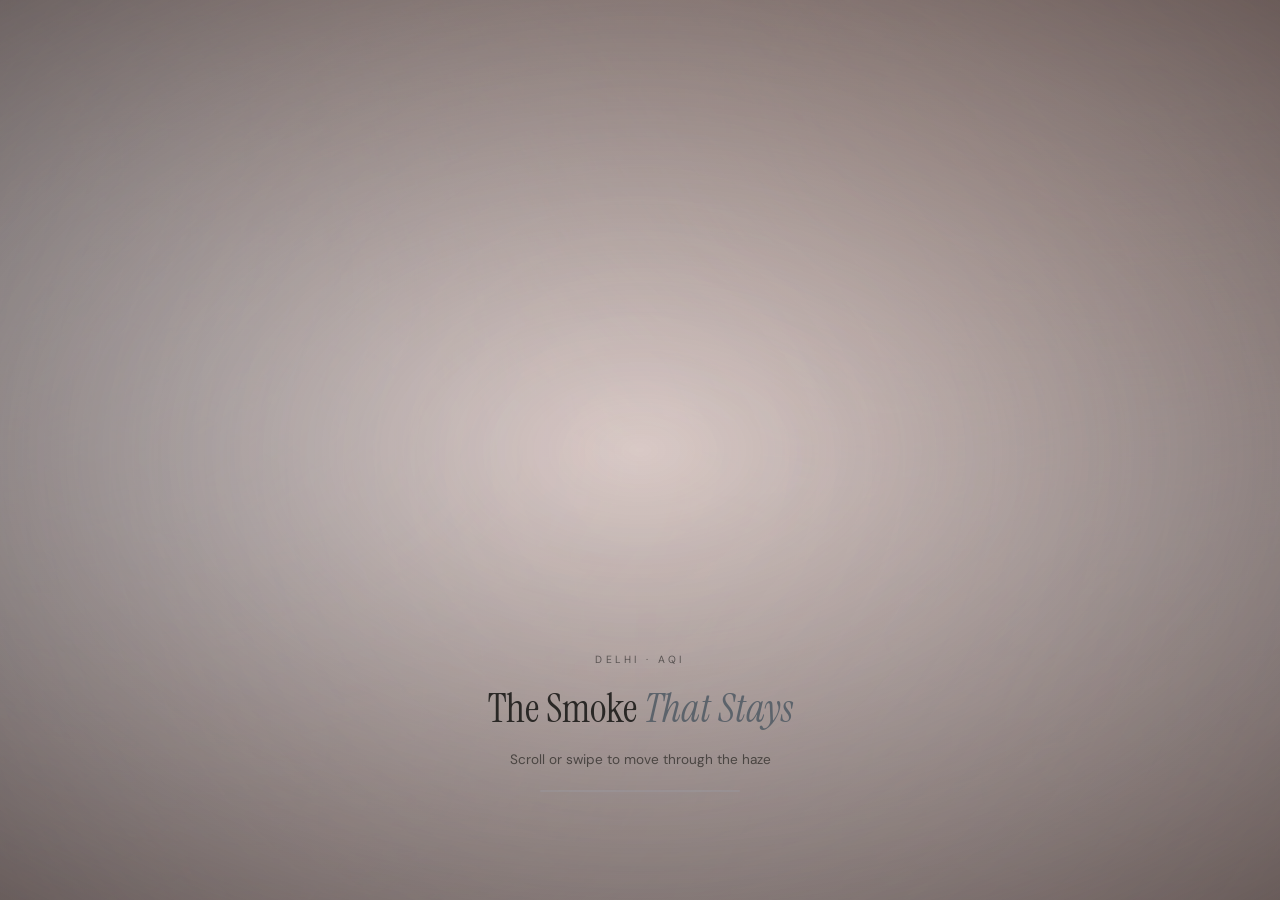
==== delhi-dashboard/index.html @ 4fb9a442 "Bust browser cache for dashboard assets after predict UI change." ====
<!DOCTYPE html>
<html lang="en">
<head>
  <meta charset="UTF-8" />
  <meta name="viewport" content="width=device-width, initial-scale=1.0" />
  <meta http-equiv="Cache-Control" content="no-cache, no-store, must-revalidate" />
  <meta name="build" content="draw-reveal-2026-v2" />
  <title>Delhi AQI · The Smoke That Stays</title>
  <link rel="preconnect" href="https://fonts.googleapis.com" />
  <link rel="preconnect" href="https://fonts.gstatic.com" crossorigin />
  <link href="https://fonts.googleapis.com/css2?family=DM+Sans:opsz,wght@9..40,400;9..40,500;9..40,600;9..40,700&family=Instrument+Serif:ital@0;1&display=swap" rel="stylesheet" />
  <link rel="stylesheet" href="css/styles.css?v=draw-reveal-2026-v2" />
</head>
<body data-build="draw-reveal-2026-v2">
  <div id="cloud-intro" class="cloud-intro" aria-label="Enter through the haze">
    <div class="cloud-viewport">
      <div class="cloud-layer" data-depth="1"></div>
      <div class="cloud-layer" data-depth="2"></div>
      <div class="cloud-layer" data-depth="3"></div>
      <div class="cloud-layer" data-depth="4"></div>
      <div class="cloud-layer" data-depth="5"></div>
      <div class="cloud-layer cloud-layer--dense" data-depth="6"></div>
    </div>
    <div class="cloud-vignette"></div>
    <div class="cloud-hint">
      <p class="cloud-hint-eyebrow">Delhi · AQI</p>
      <p class="cloud-hint-title">The Smoke <em>That Stays</em></p>
      <p class="cloud-hint-sub">Scroll or swipe to move through the haze</p>
      <div class="cloud-progress" aria-hidden="true"><div id="cloud-progress-fill"></div></div>
    </div>
  </div>

  <div id="loader" class="loader hidden">
    <div class="loader-inner">
      <p class="loader-label">LOADING DELHI SENSOR DATA</p>
      <div class="loader-bar"><div class="loader-fill" id="loader-fill"></div></div>
    </div>
  </div>

  <div id="app" class="app hidden">
    <!-- ═══ HOME: radial calendar ═══ -->
    <section id="view-home" class="view view-active">
      <header class="hero">
        <p class="eyebrow">Delhi · Hourly sensors · 2020–2023</p>
        <h1 class="title">The Smoke <em>That Stays</em></h1>
        <p class="subtitle">
          Mean monthly AQI in discrete health bands. Select a year, then click a month to drill down —
          explore pollutants, then see a <strong>2026</strong> forecast from a simple trend model.
        </p>
      </header>

      <div class="dashboard-grid">
        <div class="panel panel-radial">
          <div class="panel-head">
            <h2>Monthly AQI calendar</h2>
            <p class="panel-hint">Click a colored month to explore · Oct–Nov = stubble season</p>
          </div>
          <div class="radial-wrap">
            <svg id="radial-chart" role="img" aria-label="Monthly AQI radial chart"></svg>
            <div class="radial-center-label" id="radial-center">2020</div>
          </div>
        </div>

        <aside class="panel panel-side">
          <div class="year-control">
            <label for="year-slider">Year</label>
            <input type="range" id="year-slider" min="2020" max="2023" value="2020" step="1" />
            <div class="year-meta">
              <span id="year-display" class="year-big">2020</span>
              <button type="button" id="year-play" class="btn-ghost" title="Play years">▶</button>
            </div>
          </div>

          <div class="legend-block">
            <h3>AQI categories</h3>
            <p class="legend-note">Discrete bands — not a continuous scale</p>
            <ul id="legend-bins" class="legend-bins"></ul>
          </div>

          <div class="stat-block" id="year-stats">
            <h3>Year snapshot</h3>
            <dl class="stat-list">
              <div><dt>Peak month AQI</dt><dd id="stat-peak">—</dd></div>
              <div><dt>Mean (months w/ data)</dt><dd id="stat-mean">—</dd></div>
              <div><dt>Months recorded</dt><dd id="stat-months">—</dd></div>
            </dl>
          </div>
        </aside>
      </div>
    </section>

    <!-- ═══ DETAIL: month drill-down + predict ═══ -->
    <section id="view-detail" class="view">
      <nav class="detail-nav">
        <button type="button" id="btn-back" class="btn-back">← Back to calendar</button>
        <span class="detail-badge" id="detail-badge">Delhi · 2020</span>
      </nav>

      <header class="detail-hero">
        <h1 id="detail-title">November 2020</h1>
        <p id="detail-sub" class="detail-sub">Daily mean AQI and key pollutants driving the haze</p>
      </header>

      <div class="detail-charts">
        <article class="chart-card chart-primary">
          <header class="chart-head">
            <h2>AQI trend <span class="chart-unit">(daily mean)</span></h2>
            <p class="chart-desc" id="chart-aqi-desc">Air Quality Index across the month</p>
          </header>
          <div class="chart-body" id="chart-aqi"></div>
        </article>

        <article class="chart-card">
          <header class="chart-head">
            <h2>Pollutants driving AQI</h2>
            <p class="chart-desc">PM2.5, NO₂, O₃, SO₂ — normalized view</p>
          </header>
          <div class="chart-body chart-tall" id="chart-pollutants"></div>
        </article>

        <article class="chart-card chart-narrow">
          <header class="chart-head">
            <h2>Hourly intensity</h2>
            <p class="chart-desc">When pollution spikes within the day</p>
          </header>
          <div class="chart-body" id="chart-hourly"></div>
        </article>
      </div>

      <section class="predict-section" id="predict-section">
        <div class="predict-header">
          <h2>Predict <span id="predict-month-label">Nov 2026</span></h2>
          <p>
            Draw the daily AQI trend you expect for the same month in <strong>2026</strong>.
            The dotted line is the month you selected. When you are done, press <strong>Finish</strong>
            to reveal sensor data (or an estimate for months not yet recorded).
          </p>
        </div>

        <div class="predict-card">
          <div class="predict-toolbar">
            <button type="button" id="btn-clear-draw" class="btn-ghost">Clear drawing</button>
            <span class="draw-hint">Click and drag on the chart below</span>
          </div>
          <div class="predict-canvas-wrap" id="predict-wrap">
            <svg id="predict-grid" class="predict-svg"></svg>
            <canvas id="predict-canvas"></canvas>
          </div>
          <div class="predict-actions">
            <button type="button" id="btn-finish" class="btn-primary">Finish & reveal 2026</button>
          </div>
          <div id="reveal-panel" class="reveal-panel hidden">
            <h3 id="reveal-title">Actual 2026</h3>
            <p id="reveal-note" class="reveal-note"></p>
            <div class="chart-body" id="chart-reveal"></div>
          </div>
        </div>
      </section>
    </section>
  </div>

  <script src="https://d3js.org/d3.v7.min.js"></script>
  <script src="js/cloud-tunnel.js?v=draw-reveal-2026-v2"></script>
  <script src="js/bins.js?v=draw-reveal-2026-v2"></script>
  <script src="js/app.js?v=draw-reveal-2026-v2"></script>
</body>
</html>
---- delhi-dashboard/css/styles.css ----
/* Delhi AQI Dashboard — orange haze background, grey highlights */
:root {
  --bg: #d4734a;
  --bg-deep: #b85f38;
  --bg-panel: #3a3634;
  --bg-card: #2e2b29;
  --border: rgba(80, 75, 70, 0.35);
  --text: #1c1c1c;
  --text-on-dark: #e8eaed;
  --muted: #4a4542;
  --muted-on-dark: #a8adb4;
  --accent: #c5c9cf;
  --accent-strong: #9aa3ad;
  --accent-dim: rgba(197, 201, 207, 0.14);
  --accent-line: #d0d5db;
  --accent-glow: rgba(180, 188, 198, 0.35);
  --smoke: rgba(180, 188, 198, 0.5);
  --smoke-bright: rgba(232, 235, 240, 0.95);
  --cloud-deep: #c46840;
  --font: "DM Sans", system-ui, sans-serif;
  --serif: "Instrument Serif", Georgia, serif;
  --tunnel-vignette: 0.45;
}

*, *::before, *::after { box-sizing: border-box; margin: 0; padding: 0; }

html { scroll-behavior: smooth; }

body {
  font-family: var(--font);
  background: linear-gradient(165deg, #e08855 0%, var(--bg) 35%, var(--bg-deep) 100%);
  background-attachment: fixed;
  color: var(--text);
  line-height: 1.5;
  min-height: 100vh;
}

body.tunnel-locked {
  overflow: hidden;
  height: 100vh;
}

.hidden { display: none !important; }

/* ─── Cloud tunnel intro ─── */
.cloud-intro {
  position: fixed;
  inset: 0;
  z-index: 1000;
  background: var(--cloud-deep);
  overflow: hidden;
  transition: opacity 0.85s ease, visibility 0.85s ease;
}

.cloud-intro.is-emerging {
  opacity: 0;
  pointer-events: none;
}

.cloud-intro.hidden {
  display: none;
}

.cloud-viewport {
  position: absolute;
  inset: 0;
  perspective: 900px;
  perspective-origin: 50% 45%;
  transform-style: preserve-3d;
  will-change: transform;
}

.cloud-layer {
  position: absolute;
  inset: -35%;
  border-radius: 50%;
  background:
    radial-gradient(ellipse 55% 45% at 30% 40%, rgba(230, 232, 236, 0.5) 0%, transparent 55%),
    radial-gradient(ellipse 50% 40% at 70% 55%, rgba(195, 200, 208, 0.38) 0%, transparent 50%),
    radial-gradient(ellipse 60% 50% at 50% 70%, rgba(170, 178, 188, 0.32) 0%, transparent 60%);
  filter: blur(42px);
  transform-style: preserve-3d;
  will-change: transform, opacity;
  pointer-events: none;
}

.cloud-layer[data-depth="2"] {
  background:
    radial-gradient(ellipse 50% 42% at 65% 35%, rgba(210, 218, 228, 0.5) 0%, transparent 52%),
    radial-gradient(ellipse 45% 38% at 25% 60%, rgba(175, 185, 198, 0.38) 0%, transparent 55%);
}

.cloud-layer[data-depth="3"] {
  filter: blur(52px);
  background:
    radial-gradient(ellipse 58% 48% at 40% 50%, rgba(200, 208, 220, 0.48) 0%, transparent 58%),
    radial-gradient(ellipse 40% 35% at 80% 45%, rgba(150, 162, 178, 0.32) 0%, transparent 50%);
}

.cloud-layer[data-depth="4"] {
  filter: blur(38px);
  inset: -25%;
}

.cloud-layer[data-depth="5"] {
  filter: blur(64px);
  background: radial-gradient(ellipse 70% 55% at 50% 50%, rgba(230, 235, 242, 0.35) 0%, transparent 65%);
}

.cloud-layer--dense {
  filter: blur(72px);
  background:
    radial-gradient(circle at 50% 50%, rgba(240, 244, 248, 0.5) 0%, rgba(180, 190, 205, 0.2) 35%, transparent 70%);
}

.cloud-vignette {
  position: absolute;
  inset: 0;
  pointer-events: none;
  background: radial-gradient(
    ellipse 80% 70% at 50% 50%,
    transparent 0%,
    rgba(14, 17, 22, calc(var(--tunnel-vignette, 0.55))) 100%
  );
}

.cloud-hint {
  position: absolute;
  left: 50%;
  bottom: 12%;
  transform: translateX(-50%);
  text-align: center;
  z-index: 2;
  pointer-events: none;
  width: min(90vw, 420px);
}

.cloud-hint-eyebrow {
  font-size: 0.65rem;
  letter-spacing: 0.32em;
  text-transform: uppercase;
  color: rgba(60, 58, 56, 0.75);
  margin-bottom: 0.6rem;
}

.cloud-hint-title {
  font-family: var(--serif);
  font-size: clamp(1.75rem, 5vw, 2.5rem);
  font-weight: 400;
  color: #2a2826;
  margin-bottom: 0.75rem;
}

.cloud-hint-title em {
  font-style: italic;
  color: #5c636b;
}

.cloud-hint-sub {
  font-size: 0.85rem;
  color: #4a4542;
  margin-bottom: 1.25rem;
}

.cloud-progress {
  height: 2px;
  background: rgba(160, 170, 185, 0.2);
  border-radius: 2px;
  overflow: hidden;
  margin: 0 auto;
  max-width: 200px;
}

#cloud-progress-fill {
  height: 100%;
  width: 0%;
  background: linear-gradient(90deg, rgba(120, 128, 138, 0.5), #5c636b);
  transition: width 0.15s ease-out;
}

/* ─── Loader ─── */
.loader {
  position: fixed;
  inset: 0;
  z-index: 999;
  background: var(--bg);
  display: flex;
  align-items: center;
  justify-content: center;
}

.loader-label {
  font-size: 0.7rem;
  letter-spacing: 0.35em;
  color: var(--muted);
  margin-bottom: 1rem;
  text-align: center;
}

.loader-bar {
  width: 220px;
  height: 3px;
  background: var(--border);
  border-radius: 2px;
  overflow: hidden;
}

.loader-fill {
  height: 100%;
  width: 0%;
  background: var(--accent);
  transition: width 0.3s ease;
}

/* ─── Layout ─── */
.app { opacity: 0; animation: fade-in 0.8s ease 0.2s forwards; }
@keyframes fade-in { to { opacity: 1; } }

.view { display: none; min-height: 100vh; padding: 0 2rem 4rem; }
.view-active { display: block; }

.hero {
  padding: 3rem 0 2rem;
  max-width: 720px;
}

.eyebrow {
  font-size: 0.68rem;
  letter-spacing: 0.28em;
  text-transform: uppercase;
  color: var(--muted);
  margin-bottom: 0.75rem;
}

.title {
  font-family: var(--serif);
  font-size: clamp(2.5rem, 6vw, 4rem);
  font-weight: 400;
  line-height: 1.05;
  margin-bottom: 1rem;
}

.title em { font-style: italic; color: #5c636b; }

.subtitle {
  font-size: 1.05rem;
  color: var(--muted);
  line-height: 1.65;
}

.dashboard-grid {
  display: grid;
  grid-template-columns: 1fr 280px;
  gap: 1.5rem;
  align-items: start;
}

.panel {
  background: var(--bg-panel);
  border: 1px solid var(--border);
  border-radius: 12px;
  padding: 1.25rem 1.5rem;
  color: var(--text-on-dark);
}

.panel-head h2 {
  font-size: 0.85rem;
  font-weight: 600;
  letter-spacing: 0.06em;
  text-transform: uppercase;
  color: var(--text-on-dark);
}

.panel-hint {
  font-size: 0.8rem;
  color: var(--muted-on-dark);
  margin-top: 0.35rem;
}

.radial-wrap {
  position: relative;
  display: flex;
  justify-content: center;
  padding: 1rem 0;
}

#radial-chart {
  width: 100%;
  max-width: 520px;
  height: auto;
  overflow: visible;
}

.radial-center-label {
  position: absolute;
  left: 50%;
  top: 50%;
  transform: translate(-50%, -50%);
  font-size: 1.75rem;
  font-weight: 700;
  color: var(--accent);
  pointer-events: none;
}

.month-arc {
  cursor: pointer;
  transition: opacity 0.2s, filter 0.2s;
}

.month-arc.no-data {
  cursor: default;
  opacity: 0.35;
}

.month-arc.has-data:hover {
  filter: brightness(1.15);
}

.month-label {
  fill: var(--muted-on-dark);
  font-size: 11px;
  font-family: var(--font);
  pointer-events: none;
}

.month-label.burn { fill: var(--accent); font-weight: 600; }

/* Year control */
.year-control label {
  display: block;
  font-size: 0.7rem;
  letter-spacing: 0.15em;
  text-transform: uppercase;
  color: var(--muted-on-dark);
  margin-bottom: 0.75rem;
}

#year-slider {
  width: 100%;
  accent-color: var(--accent-strong);
  margin-bottom: 0.75rem;
}

.year-meta {
  display: flex;
  align-items: center;
  justify-content: space-between;
}

.year-big {
  font-size: 2rem;
  font-weight: 700;
  color: var(--accent);
}

.btn-ghost {
  font-family: var(--font);
  font-size: 0.8rem;
  padding: 0.4rem 0.75rem;
  background: transparent;
  border: 1px solid rgba(180, 188, 198, 0.35);
  border-radius: 6px;
  color: var(--muted-on-dark);
  cursor: pointer;
  transition: border-color 0.2s, color 0.2s;
}

.btn-ghost:hover {
  border-color: var(--accent);
  color: var(--accent);
}

.legend-block {
  margin-top: 1.75rem;
  padding-top: 1.5rem;
  border-top: 1px solid var(--border);
}

.legend-block h3 {
  font-size: 0.72rem;
  letter-spacing: 0.12em;
  text-transform: uppercase;
  color: var(--muted-on-dark);
  margin-bottom: 0.25rem;
}

.legend-note {
  font-size: 0.75rem;
  color: var(--muted-on-dark);
  margin-bottom: 0.75rem;
}

.legend-bins {
  list-style: none;
}

.legend-bins li {
  display: flex;
  align-items: center;
  gap: 0.6rem;
  font-size: 0.78rem;
  color: var(--muted-on-dark);
  margin-bottom: 0.4rem;
}

.legend-swatch {
  width: 14px;
  height: 14px;
  border-radius: 3px;
  flex-shrink: 0;
}

.stat-block {
  margin-top: 1.5rem;
  padding-top: 1.25rem;
  border-top: 1px solid var(--border);
}

.stat-block h3 {
  font-size: 0.72rem;
  letter-spacing: 0.12em;
  text-transform: uppercase;
  color: var(--muted);
  margin-bottom: 0.75rem;
}

.stat-list div {
  display: flex;
  justify-content: space-between;
  font-size: 0.85rem;
  margin-bottom: 0.5rem;
}

.stat-list dt { color: var(--muted-on-dark); }
.stat-list dd { font-weight: 600; color: var(--accent); }

/* ─── Detail view ─── */
#view-detail {
  background: linear-gradient(180deg, #e08855 0%, var(--bg) 30%, var(--bg-deep) 100%);
  background-attachment: fixed;
  color: var(--text-on-dark);
}

.detail-nav {
  display: flex;
  align-items: center;
  justify-content: space-between;
  padding: 1.5rem 0 1rem;
}

.btn-back {
  font-family: var(--font);
  font-size: 0.85rem;
  padding: 0.5rem 1rem;
  background: transparent;
  border: 1px solid var(--border);
  border-radius: 8px;
  color: var(--accent);
  cursor: pointer;
  transition: background 0.2s;
}

.btn-back:hover { background: var(--accent-dim); }

.detail-badge {
  font-size: 0.7rem;
  letter-spacing: 0.15em;
  text-transform: uppercase;
  color: var(--muted-on-dark);
}

.detail-hero {
  margin-bottom: 2rem;
}

.detail-hero h1 {
  font-family: var(--serif);
  font-size: clamp(2rem, 4vw, 3rem);
  font-weight: 400;
  margin-bottom: 0.5rem;
  color: var(--text-on-dark);
}

.detail-sub { color: var(--muted-on-dark); font-size: 1rem; }

.detail-charts {
  display: grid;
  grid-template-columns: 1fr 1fr;
  gap: 1.25rem;
  margin-bottom: 3rem;
}

.chart-card {
  background: var(--bg-card);
  border: 1px solid var(--border);
  border-radius: 12px;
  padding: 1.25rem;
}

.chart-primary { grid-column: 1 / -1; }

.chart-narrow { grid-column: 1 / -1; }

.chart-head h2 {
  font-size: 0.75rem;
  font-weight: 600;
  letter-spacing: 0.1em;
  text-transform: uppercase;
  color: var(--accent);
}

.chart-unit { font-weight: 400; color: var(--muted); }

.chart-desc {
  font-size: 0.8rem;
  color: var(--muted);
  margin-top: 0.25rem;
  margin-bottom: 1rem;
}

.chart-body {
  width: 100%;
  min-height: 220px;
}

.chart-tall { min-height: 280px; }

/* D3 chart styles */
.chart-body svg {
  display: block;
  width: 100%;
  overflow: visible;
}

.axis text { fill: var(--muted-on-dark); font-size: 10px; font-family: var(--font); }
.axis line, .axis path { stroke: rgba(140, 148, 158, 0.25); }

.grid line { stroke: rgba(140, 148, 158, 0.1); }

.line-aqi {
  fill: none;
  stroke: var(--accent-line);
  stroke-width: 2.5;
}

.area-aqi {
  fill: url(#area-gradient-aqi);
  opacity: 0.85;
}

.line-pollutant { fill: none; stroke-width: 1.8; opacity: 0.9; }
.line-pm25 { stroke: #aeb8c8; }
.line-no2 { stroke: #9aa8b8; }
.line-o3 { stroke: #b0bcc8; }
.line-so2 { stroke: #c4ccd6; }

.dot-aqi { fill: var(--accent-line); }

.line-actual {
  fill: none;
  stroke: var(--smoke-bright);
  stroke-width: 2.5;
  stroke-dasharray: none;
}

.line-prediction {
  fill: none;
  stroke: #fff;
  stroke-width: 2;
  opacity: 0.9;
}

/* ─── Predict section ─── */
.predict-section {
  padding: 3rem 0 5rem;
  border-top: 1px solid var(--border);
}

.predict-header {
  max-width: 640px;
  margin-bottom: 1.5rem;
}

.predict-header h2 {
  font-family: var(--serif);
  font-size: 2rem;
  margin-bottom: 0.75rem;
}

.predict-header h2 { color: var(--text-on-dark); }
.predict-header p { color: var(--muted-on-dark); line-height: 1.65; }

.predict-card {
  background: var(--bg-card);
  border: 1px solid var(--border);
  border-radius: 12px;
  padding: 1.5rem;
}

.model-stats {
  margin-bottom: 1rem;
  padding: 1rem 1.15rem;
  background: rgba(80, 85, 90, 0.25);
  border: 1px solid rgba(180, 188, 198, 0.2);
  border-radius: 8px;
  font-size: 0.85rem;
  color: var(--muted);
  line-height: 1.55;
}

.model-stats strong { color: var(--accent); }

.model-stats .model-eq {
  font-family: ui-monospace, monospace;
  font-size: 0.8rem;
  color: var(--accent-strong);
  margin-top: 0.5rem;
}

.line-ref {
  fill: none;
  stroke: var(--smoke);
  stroke-width: 1.5;
  stroke-dasharray: 5, 4;
}

.line-forecast {
  fill: none;
  stroke: var(--smoke-bright);
  stroke-width: 2.5;
}

.ref-line-label line,
.ref-line-label rect { stroke: rgba(160, 168, 178, 0.45); }
.ref-line-label text:first-of-type { fill: var(--accent-strong); }
.fc-line-label rect { fill: rgba(42, 40, 38, 0.92); stroke: rgba(200, 205, 212, 0.4); }
.fc-line-label text:first-of-type { fill: var(--accent-line); }

.predict-toolbar {
  display: flex;
  align-items: center;
  justify-content: space-between;
  margin-bottom: 1rem;
}

.draw-hint { font-size: 0.8rem; color: var(--muted-on-dark); }

.compare-panel {
  margin-top: 1.5rem;
  padding: 1rem 1.15rem;
  background: rgba(80, 85, 90, 0.25);
  border: 1px solid rgba(180, 188, 198, 0.2);
  border-radius: 8px;
  animation: fade-in 0.5s ease;
}

.compare-panel h3 {
  font-size: 0.75rem;
  letter-spacing: 0.1em;
  text-transform: uppercase;
  color: var(--accent);
  margin-bottom: 0.5rem;
}

.compare-note {
  font-size: 0.9rem;
  color: var(--muted-on-dark);
  line-height: 1.6;
}

.compare-note strong { color: var(--text-on-dark); }

#predict-canvas.is-locked {
  cursor: default;
  opacity: 0.85;
}

.predict-canvas-wrap {
  position: relative;
  width: 100%;
  height: 320px;
  background: linear-gradient(180deg, #353230 0%, #2a2826 100%);
  border-radius: 8px;
  border: 1px solid var(--border);
  overflow: hidden;
}

.predict-svg {
  position: absolute;
  inset: 0;
  width: 100%;
  height: 100%;
  pointer-events: none;
}

#predict-canvas {
  position: absolute;
  inset: 0;
  width: 100%;
  height: 100%;
  cursor: crosshair;
  touch-action: none;
}

.predict-actions {
  margin-top: 1.25rem;
  display: flex;
  gap: 1rem;
}

.btn-primary {
  font-family: var(--font);
  font-size: 0.9rem;
  font-weight: 600;
  padding: 0.75rem 1.5rem;
  background: var(--accent-strong);
  color: #1a1a1a;
  border: none;
  border-radius: 8px;
  cursor: pointer;
  transition: transform 0.2s, box-shadow 0.2s;
}

.btn-primary:hover {
  transform: translateY(-1px);
  box-shadow: 0 8px 24px var(--accent-glow);
}

.btn-primary:disabled {
  opacity: 0.5;
  cursor: not-allowed;
  transform: none;
}

.reveal-panel {
  margin-top: 2rem;
  padding-top: 2rem;
  border-top: 1px solid var(--border);
  animation: fade-in 0.6s ease;
}

.reveal-panel h3 {
  font-size: 0.8rem;
  letter-spacing: 0.12em;
  text-transform: uppercase;
  color: var(--accent-strong);
  margin-bottom: 0.5rem;
}

.reveal-note {
  font-size: 0.85rem;
  color: var(--muted);
  margin-bottom: 1rem;
}

@media (max-width: 900px) {
  .dashboard-grid { grid-template-columns: 1fr; }
  .detail-charts { grid-template-columns: 1fr; }
  .view { padding: 0 1rem 3rem; }
}
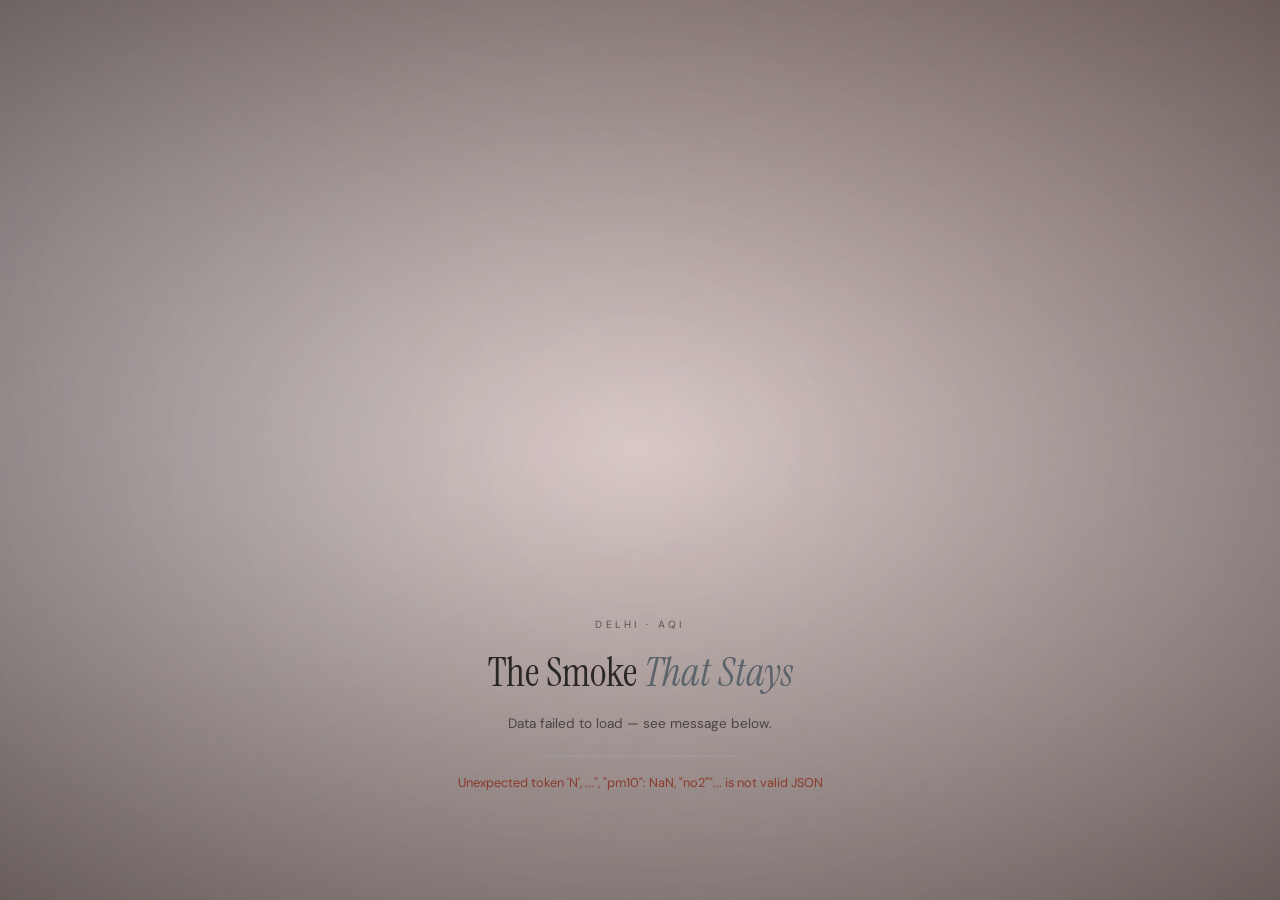
==== commit 5db4ef5d: "Fix data loading: fetch errors, Enter dashboard button, verify JSON on deploy. Users were stuck on t" ====
--- a/delhi-dashboard/index.html
+++ b/delhi-dashboard/index.html
@@ -4,14 +4,14 @@
   <meta charset="UTF-8" />
   <meta name="viewport" content="width=device-width, initial-scale=1.0" />
   <meta http-equiv="Cache-Control" content="no-cache, no-store, must-revalidate" />
-  <meta name="build" content="draw-reveal-2026-v2" />
+  <meta name="build" content="data-load-fix-v3" />
   <title>Delhi AQI · The Smoke That Stays</title>
   <link rel="preconnect" href="https://fonts.googleapis.com" />
   <link rel="preconnect" href="https://fonts.gstatic.com" crossorigin />
   <link href="https://fonts.googleapis.com/css2?family=DM+Sans:opsz,wght@9..40,400;9..40,500;9..40,600;9..40,700&family=Instrument+Serif:ital@0;1&display=swap" rel="stylesheet" />
-  <link rel="stylesheet" href="css/styles.css?v=draw-reveal-2026-v2" />
+  <link rel="stylesheet" href="css/styles.css?v=data-load-fix-v3" />
 </head>
-<body data-build="draw-reveal-2026-v2">
+<body data-build="data-load-fix-v3">
   <div id="cloud-intro" class="cloud-intro" aria-label="Enter through the haze">
     <div class="cloud-viewport">
       <div class="cloud-layer" data-depth="1"></div>
@@ -27,6 +27,8 @@
       <p class="cloud-hint-title">The Smoke <em>That Stays</em></p>
       <p class="cloud-hint-sub">Scroll or swipe to move through the haze</p>
       <div class="cloud-progress" aria-hidden="true"><div id="cloud-progress-fill"></div></div>
+      <p id="cloud-load-status" class="cloud-load-status">Loading sensor data…</p>
+      <button type="button" id="cloud-enter" class="cloud-enter hidden">Enter dashboard →</button>
     </div>
   </div>
 
@@ -160,8 +162,8 @@
   </div>
 
   <script src="https://d3js.org/d3.v7.min.js"></script>
-  <script src="js/cloud-tunnel.js?v=draw-reveal-2026-v2"></script>
-  <script src="js/bins.js?v=draw-reveal-2026-v2"></script>
-  <script src="js/app.js?v=draw-reveal-2026-v2"></script>
+  <script src="js/cloud-tunnel.js?v=data-load-fix-v3"></script>
+  <script src="js/bins.js?v=data-load-fix-v3"></script>
+  <script src="js/app.js?v=data-load-fix-v3"></script>
 </body>
 </html>
--- a/delhi-dashboard/css/styles.css
+++ b/delhi-dashboard/css/styles.css
@@ -178,6 +178,34 @@
   transition: width 0.15s ease-out;
 }
 
+.cloud-load-status {
+  margin-top: 1rem;
+  font-size: 0.8rem;
+  color: #4a4542;
+}
+
+.cloud-load-status.is-error {
+  color: #8b3a2a;
+}
+
+.cloud-enter {
+  margin-top: 1rem;
+  font-family: var(--font);
+  font-size: 0.85rem;
+  font-weight: 600;
+  padding: 0.65rem 1.25rem;
+  background: #5c636b;
+  color: #fff;
+  border: none;
+  border-radius: 8px;
+  cursor: pointer;
+  pointer-events: auto;
+}
+
+.cloud-enter:hover {
+  background: #4a5159;
+}
+
 /* ─── Loader ─── */
 .loader {
   position: fixed;
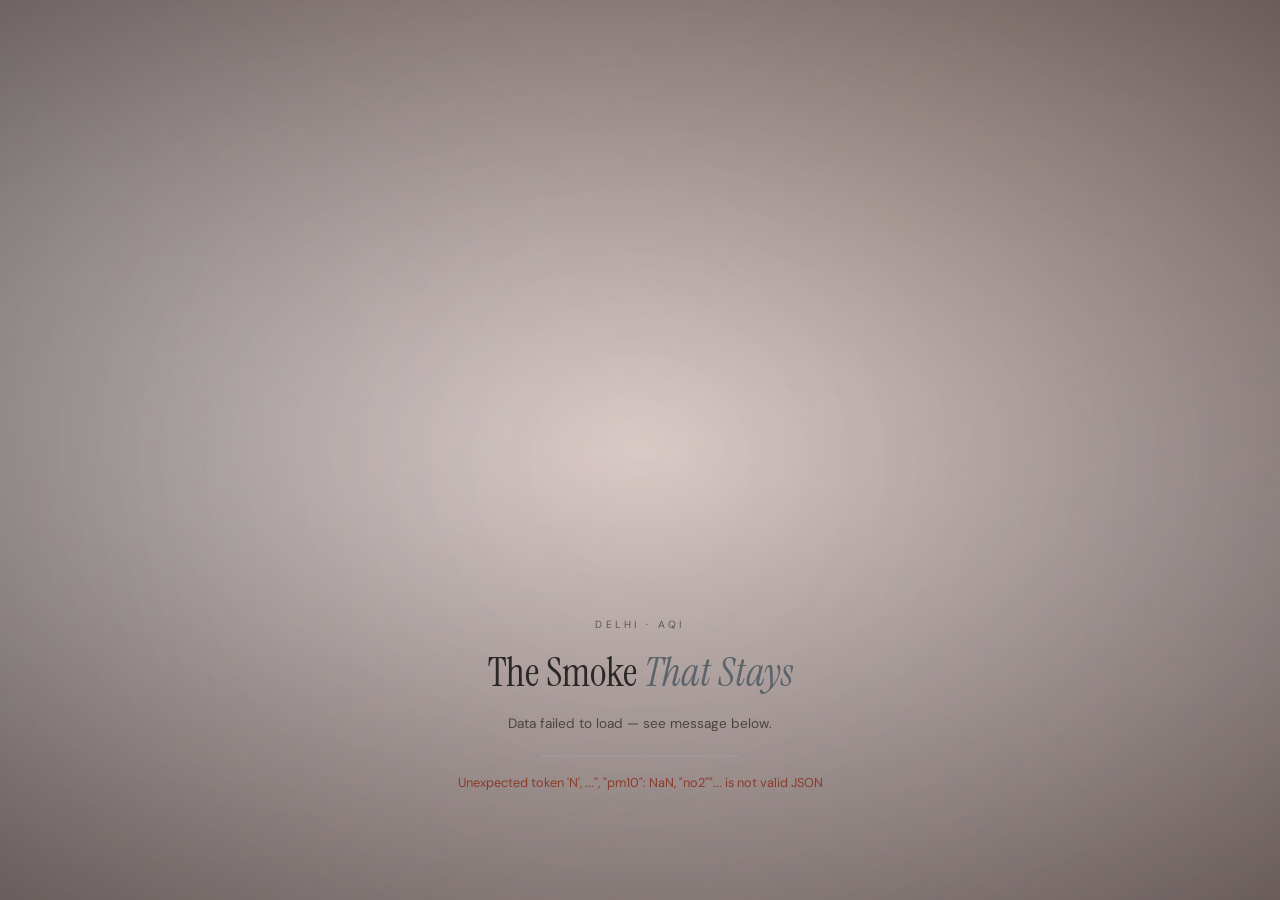
==== commit a5682aba: "Fix stuck loading: smaller JSON, early fetch, auto-enter dashboard. Shrink hourly payload, start fet" ====
--- a/delhi-dashboard/index.html
+++ b/delhi-dashboard/index.html
@@ -4,14 +4,25 @@
   <meta charset="UTF-8" />
   <meta name="viewport" content="width=device-width, initial-scale=1.0" />
   <meta http-equiv="Cache-Control" content="no-cache, no-store, must-revalidate" />
-  <meta name="build" content="data-load-fix-v3" />
+  <meta name="build" content="data-load-fix-v4" />
   <title>Delhi AQI · The Smoke That Stays</title>
   <link rel="preconnect" href="https://fonts.googleapis.com" />
   <link rel="preconnect" href="https://fonts.gstatic.com" crossorigin />
   <link href="https://fonts.googleapis.com/css2?family=DM+Sans:opsz,wght@9..40,400;9..40,500;9..40,600;9..40,700&family=Instrument+Serif:ital@0;1&display=swap" rel="stylesheet" />
-  <link rel="stylesheet" href="css/styles.css?v=data-load-fix-v3" />
+  <link rel="stylesheet" href="css/styles.css?v=data-load-fix-v4" />
 </head>
-<body data-build="data-load-fix-v3">
+<body data-build="data-load-fix-v4">
+  <script>
+    (function () {
+      var v = document.body.dataset.build || Date.now();
+      window.__delhiDataPromise = fetch("data/delhi_aqi.json?v=" + encodeURIComponent(v), {
+        cache: "no-store",
+      }).then(function (r) {
+        if (!r.ok) throw new Error("HTTP " + r.status);
+        return r.json();
+      });
+    })();
+  </script>
   <div id="cloud-intro" class="cloud-intro" aria-label="Enter through the haze">
     <div class="cloud-viewport">
       <div class="cloud-layer" data-depth="1"></div>
@@ -162,8 +173,8 @@
   </div>
 
   <script src="https://d3js.org/d3.v7.min.js"></script>
-  <script src="js/cloud-tunnel.js?v=data-load-fix-v3"></script>
-  <script src="js/bins.js?v=data-load-fix-v3"></script>
-  <script src="js/app.js?v=data-load-fix-v3"></script>
+  <script src="js/cloud-tunnel.js?v=data-load-fix-v4"></script>
+  <script src="js/bins.js?v=data-load-fix-v4"></script>
+  <script src="js/app.js?v=data-load-fix-v4"></script>
 </body>
 </html>
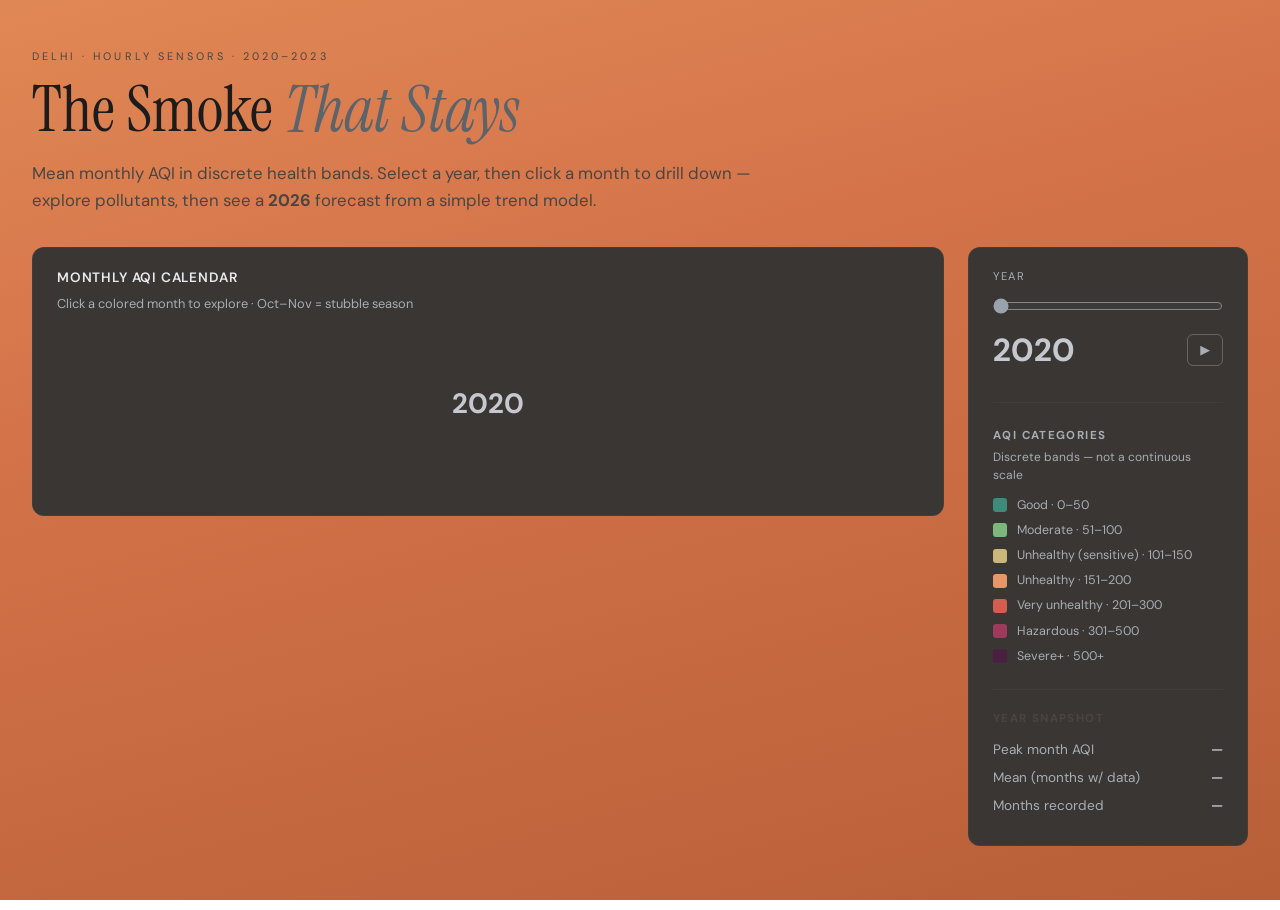
==== commit bdb22c31: "Fix invalid JSON: replace NaN pollutant values with 0 for 2025–2026 rows. Browsers could not parse d" ====
--- a/delhi-dashboard/index.html
+++ b/delhi-dashboard/index.html
@@ -4,14 +4,14 @@
   <meta charset="UTF-8" />
   <meta name="viewport" content="width=device-width, initial-scale=1.0" />
   <meta http-equiv="Cache-Control" content="no-cache, no-store, must-revalidate" />
-  <meta name="build" content="data-load-fix-v4" />
+  <meta name="build" content="data-load-fix-v5" />
   <title>Delhi AQI · The Smoke That Stays</title>
   <link rel="preconnect" href="https://fonts.googleapis.com" />
   <link rel="preconnect" href="https://fonts.gstatic.com" crossorigin />
   <link href="https://fonts.googleapis.com/css2?family=DM+Sans:opsz,wght@9..40,400;9..40,500;9..40,600;9..40,700&family=Instrument+Serif:ital@0;1&display=swap" rel="stylesheet" />
-  <link rel="stylesheet" href="css/styles.css?v=data-load-fix-v4" />
+  <link rel="stylesheet" href="css/styles.css?v=data-load-fix-v5" />
 </head>
-<body data-build="data-load-fix-v4">
+<body data-build="data-load-fix-v5">
   <script>
     (function () {
       var v = document.body.dataset.build || Date.now();
@@ -173,8 +173,8 @@
   </div>
 
   <script src="https://d3js.org/d3.v7.min.js"></script>
-  <script src="js/cloud-tunnel.js?v=data-load-fix-v4"></script>
-  <script src="js/bins.js?v=data-load-fix-v4"></script>
-  <script src="js/app.js?v=data-load-fix-v4"></script>
+  <script src="js/cloud-tunnel.js?v=data-load-fix-v5"></script>
+  <script src="js/bins.js?v=data-load-fix-v5"></script>
+  <script src="js/app.js?v=data-load-fix-v5"></script>
 </body>
 </html>
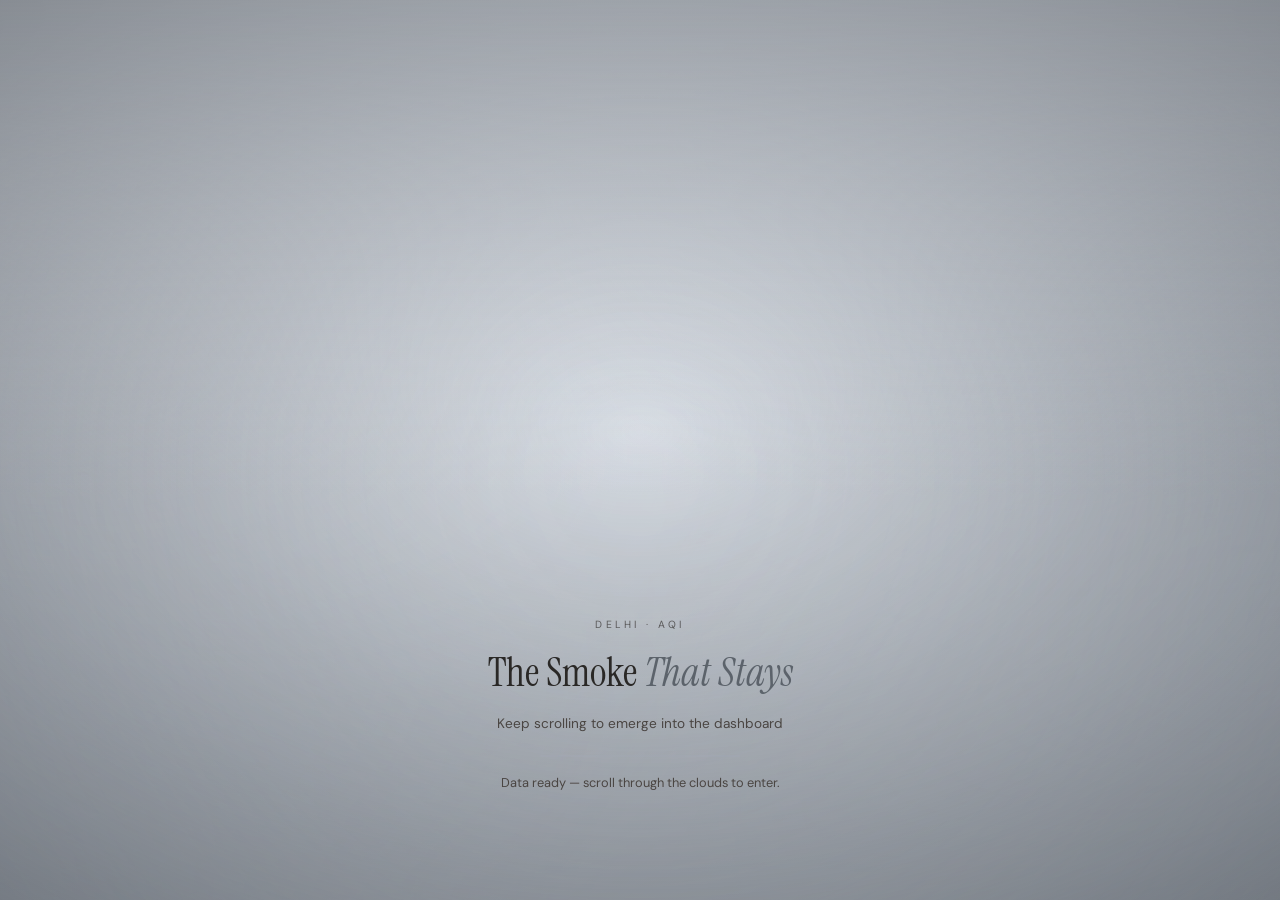
==== commit 5e7dd5d4: "Restore scroll-through grey cloud intro; remove auto-skip on data load. Stronger 3D cloud zoom, grey" ====
--- a/delhi-dashboard/index.html
+++ b/delhi-dashboard/index.html
@@ -4,14 +4,14 @@
   <meta charset="UTF-8" />
   <meta name="viewport" content="width=device-width, initial-scale=1.0" />
   <meta http-equiv="Cache-Control" content="no-cache, no-store, must-revalidate" />
-  <meta name="build" content="data-load-fix-v5" />
+  <meta name="build" content="data-load-fix-v7" />
   <title>Delhi AQI · The Smoke That Stays</title>
   <link rel="preconnect" href="https://fonts.googleapis.com" />
   <link rel="preconnect" href="https://fonts.gstatic.com" crossorigin />
   <link href="https://fonts.googleapis.com/css2?family=DM+Sans:opsz,wght@9..40,400;9..40,500;9..40,600;9..40,700&family=Instrument+Serif:ital@0;1&display=swap" rel="stylesheet" />
-  <link rel="stylesheet" href="css/styles.css?v=data-load-fix-v5" />
+  <link rel="stylesheet" href="css/styles.css?v=data-load-fix-v7" />
 </head>
-<body data-build="data-load-fix-v5">
+<body data-build="data-load-fix-v7">
   <script>
     (function () {
       var v = document.body.dataset.build || Date.now();
@@ -39,7 +39,7 @@
       <p class="cloud-hint-sub">Scroll or swipe to move through the haze</p>
       <div class="cloud-progress" aria-hidden="true"><div id="cloud-progress-fill"></div></div>
       <p id="cloud-load-status" class="cloud-load-status">Loading sensor data…</p>
-      <button type="button" id="cloud-enter" class="cloud-enter hidden">Enter dashboard →</button>
+      <button type="button" id="cloud-enter" class="cloud-enter hidden" title="Use after scrolling through the haze">Enter dashboard →</button>
     </div>
   </div>
 
@@ -173,8 +173,8 @@
   </div>
 
   <script src="https://d3js.org/d3.v7.min.js"></script>
-  <script src="js/cloud-tunnel.js?v=data-load-fix-v5"></script>
-  <script src="js/bins.js?v=data-load-fix-v5"></script>
-  <script src="js/app.js?v=data-load-fix-v5"></script>
+  <script src="js/cloud-tunnel.js?v=data-load-fix-v7"></script>
+  <script src="js/bins.js?v=data-load-fix-v7"></script>
+  <script src="js/app.js?v=data-load-fix-v7"></script>
 </body>
 </html>
--- a/delhi-dashboard/css/styles.css
+++ b/delhi-dashboard/css/styles.css
@@ -16,7 +16,9 @@
   --accent-glow: rgba(180, 188, 198, 0.35);
   --smoke: rgba(180, 188, 198, 0.5);
   --smoke-bright: rgba(232, 235, 240, 0.95);
-  --cloud-deep: #c46840;
+  --cloud-deep: #9aa3ad;
+  --cloud-mid: #b8bec6;
+  --cloud-light: #dce1e8;
   --font: "DM Sans", system-ui, sans-serif;
   --serif: "Instrument Serif", Georgia, serif;
   --tunnel-vignette: 0.45;
@@ -40,6 +42,16 @@
   height: 100vh;
 }
 
+body.tunnel-locked #app {
+  display: block !important;
+  opacity: var(--tunnel-reveal, 0);
+  pointer-events: none;
+}
+
+body.tunnel-locked #app.hidden {
+  visibility: visible;
+}
+
 .hidden { display: none !important; }
 
 /* ─── Cloud tunnel intro ─── */
@@ -47,9 +59,15 @@
   position: fixed;
   inset: 0;
   z-index: 1000;
-  background: var(--cloud-deep);
+  background: linear-gradient(
+    165deg,
+    var(--cloud-light) 0%,
+    var(--cloud-mid) 45%,
+    var(--cloud-deep) 100%
+  );
   overflow: hidden;
-  transition: opacity 0.85s ease, visibility 0.85s ease;
+  transition: opacity 1s ease, visibility 1s ease;
+  --tunnel-fog: 0.92;
 }
 
 .cloud-intro.is-emerging {
@@ -64,8 +82,8 @@
 .cloud-viewport {
   position: absolute;
   inset: 0;
-  perspective: 900px;
-  perspective-origin: 50% 45%;
+  perspective: 700px;
+  perspective-origin: 50% 42%;
   transform-style: preserve-3d;
   will-change: transform;
 }
@@ -117,11 +135,13 @@
   position: absolute;
   inset: 0;
   pointer-events: none;
-  background: radial-gradient(
-    ellipse 80% 70% at 50% 50%,
-    transparent 0%,
-    rgba(14, 17, 22, calc(var(--tunnel-vignette, 0.55))) 100%
-  );
+  background:
+    radial-gradient(
+      ellipse 85% 75% at 50% 48%,
+      transparent 0%,
+      rgba(70, 75, 82, calc(var(--tunnel-vignette, 0.65))) 100%
+    ),
+    linear-gradient(180deg, rgba(220, 225, 232, var(--tunnel-fog, 0.9)) 0%, transparent 55%);
 }
 
 .cloud-hint {
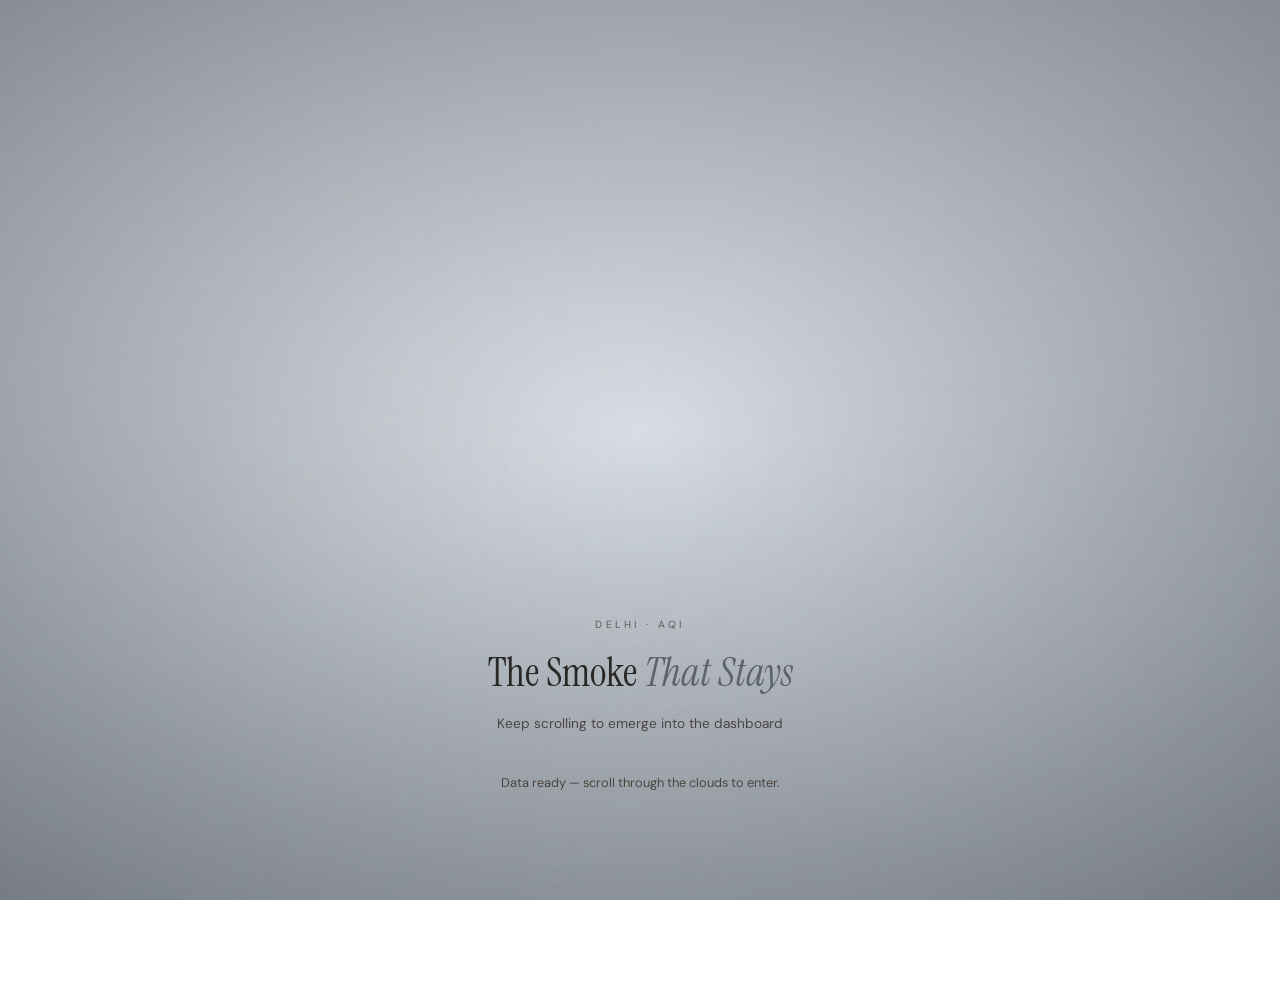
==== commit 468e99e8: "Restore radial calendar layout with centered year and full sidebar grid. Fix misaligned 2020 label a" ====
--- a/delhi-dashboard/index.html
+++ b/delhi-dashboard/index.html
@@ -69,8 +69,10 @@
             <p class="panel-hint">Click a colored month to explore · Oct–Nov = stubble season</p>
           </div>
           <div class="radial-wrap">
-            <svg id="radial-chart" role="img" aria-label="Monthly AQI radial chart"></svg>
-            <div class="radial-center-label" id="radial-center">2020</div>
+            <div class="radial-chart-box">
+              <svg id="radial-chart" role="img" aria-label="Monthly AQI radial chart"></svg>
+              <div class="radial-center-label" id="radial-center">2020</div>
+            </div>
           </div>
         </div>
 
--- a/delhi-dashboard/css/styles.css
+++ b/delhi-dashboard/css/styles.css
@@ -261,7 +261,13 @@
 }
 
 /* ─── Layout ─── */
-.app { opacity: 0; animation: fade-in 0.8s ease 0.2s forwards; }
+.app {
+  opacity: 0;
+  animation: fade-in 0.8s ease 0.2s forwards;
+  max-width: 1100px;
+  margin: 0 auto;
+  padding: 0 1.5rem 3rem;
+}
 @keyframes fade-in { to { opacity: 1; } }
 
 .view { display: none; min-height: 100vh; padding: 0 2rem 4rem; }
@@ -298,9 +304,13 @@
 
 .dashboard-grid {
   display: grid;
-  grid-template-columns: 1fr 280px;
+  grid-template-columns: minmax(0, 1fr) 280px;
   gap: 1.5rem;
   align-items: start;
+}
+
+.panel-radial {
+  min-width: 0;
 }
 
 .panel {
@@ -326,24 +336,30 @@
 }
 
 .radial-wrap {
-  position: relative;
   display: flex;
   justify-content: center;
-  padding: 1rem 0;
-}
-
-#radial-chart {
+  padding: 1rem 0 0.5rem;
+}
+
+.radial-chart-box {
+  position: relative;
+  width: min(520px, 100%);
+  aspect-ratio: 1;
+  margin: 0 auto;
+}
+
+.radial-chart-box svg {
   width: 100%;
-  max-width: 520px;
-  height: auto;
+  height: 100%;
+  display: block;
   overflow: visible;
 }
 
 .radial-center-label {
   position: absolute;
-  left: 50%;
-  top: 50%;
-  transform: translate(-50%, -50%);
+  inset: 0;
+  display: grid;
+  place-items: center;
   font-size: 1.75rem;
   font-weight: 700;
   color: var(--accent);
@@ -366,7 +382,7 @@
 
 .month-label {
   fill: var(--muted-on-dark);
-  font-size: 11px;
+  font-size: 12px;
   font-family: var(--font);
   pointer-events: none;
 }
@@ -569,6 +585,8 @@
 .chart-body {
   width: 100%;
   min-height: 220px;
+  overflow: hidden;
+  position: relative;
 }
 
 .chart-tall { min-height: 280px; }
@@ -576,14 +594,18 @@
 /* D3 chart styles */
 .chart-body svg {
   display: block;
-  width: 100%;
-  overflow: visible;
-}
-
-.axis text { fill: var(--muted-on-dark); font-size: 10px; font-family: var(--font); }
+  max-width: 100%;
+  height: auto;
+}
+
+.axis text {
+  fill: #a8adb4;
+  font-size: 11px;
+  font-family: var(--font);
+}
 .axis line, .axis path { stroke: rgba(140, 148, 158, 0.25); }
 
-.grid line { stroke: rgba(140, 148, 158, 0.1); }
+.grid line { stroke: rgba(140, 148, 158, 0.1); stroke-width: 1; }
 
 .line-aqi {
   fill: none;
@@ -592,7 +614,6 @@
 }
 
 .area-aqi {
-  fill: url(#area-gradient-aqi);
   opacity: 0.85;
 }
 
